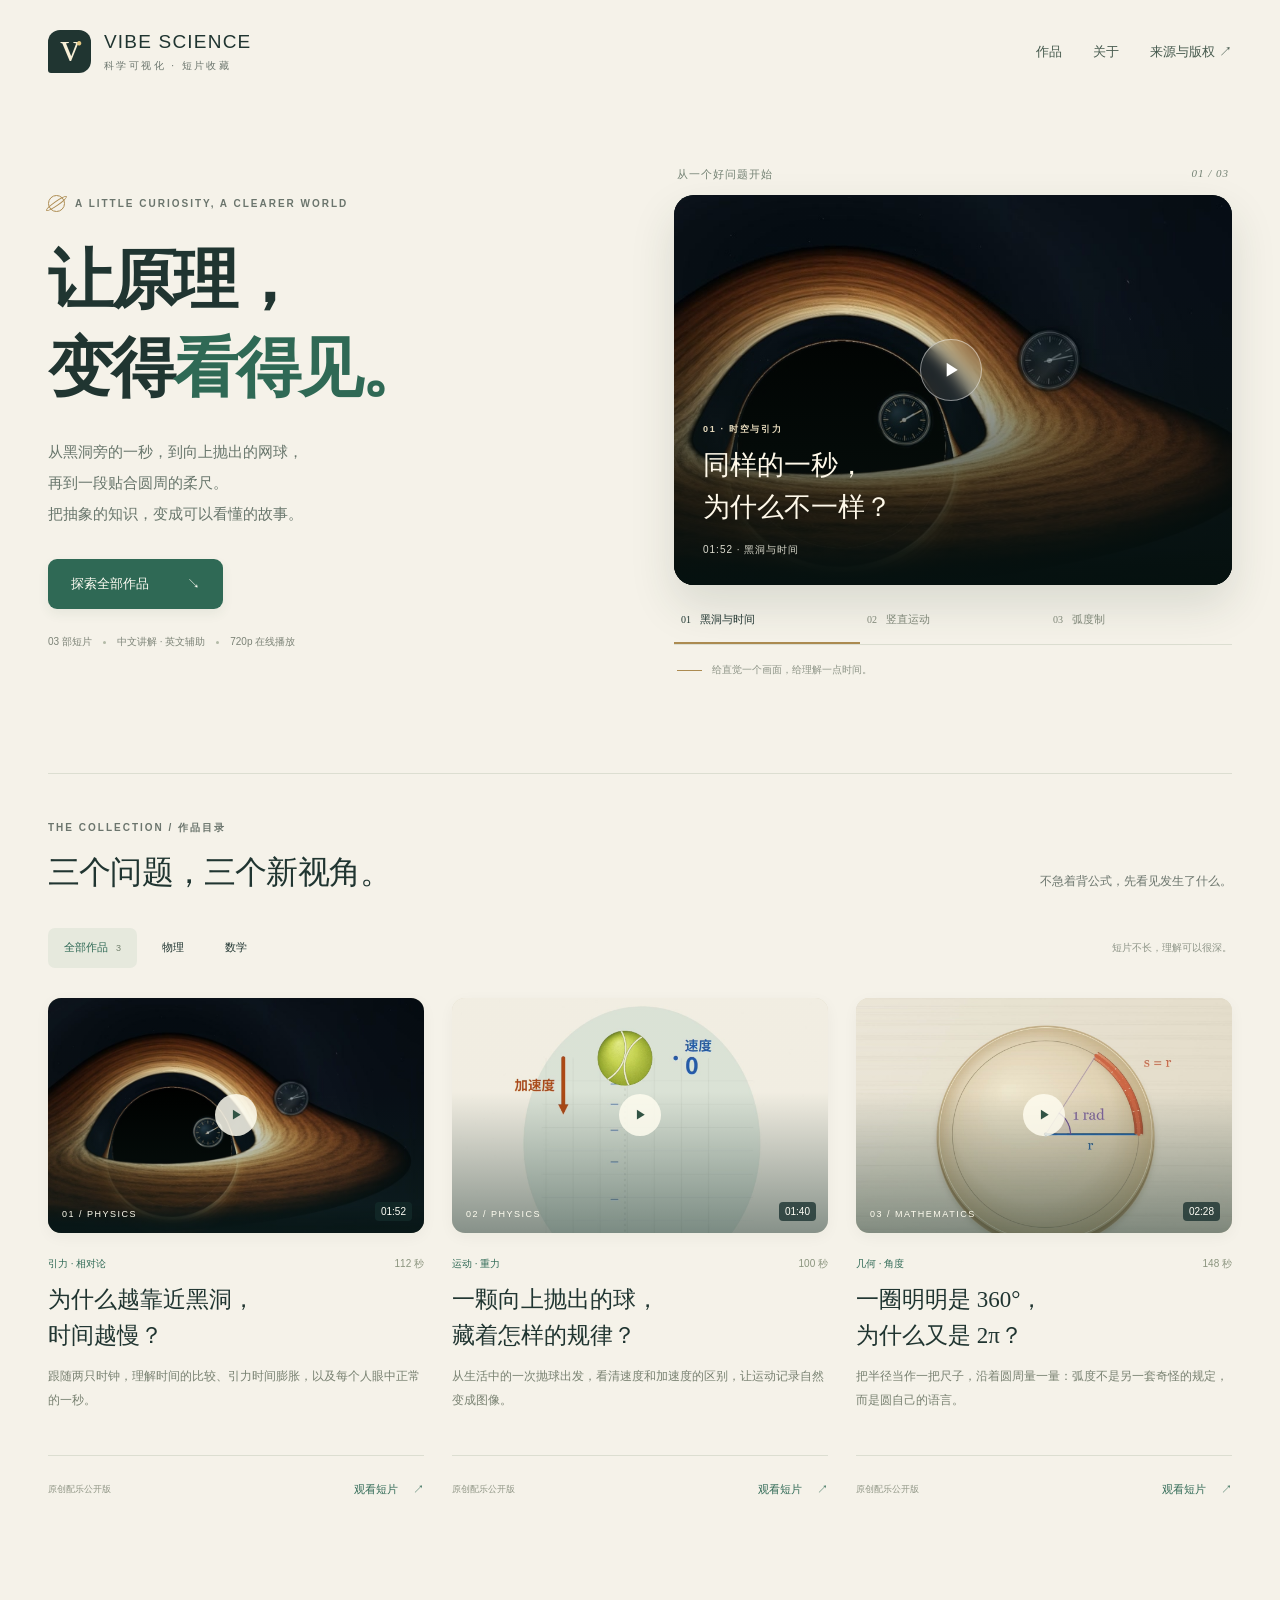
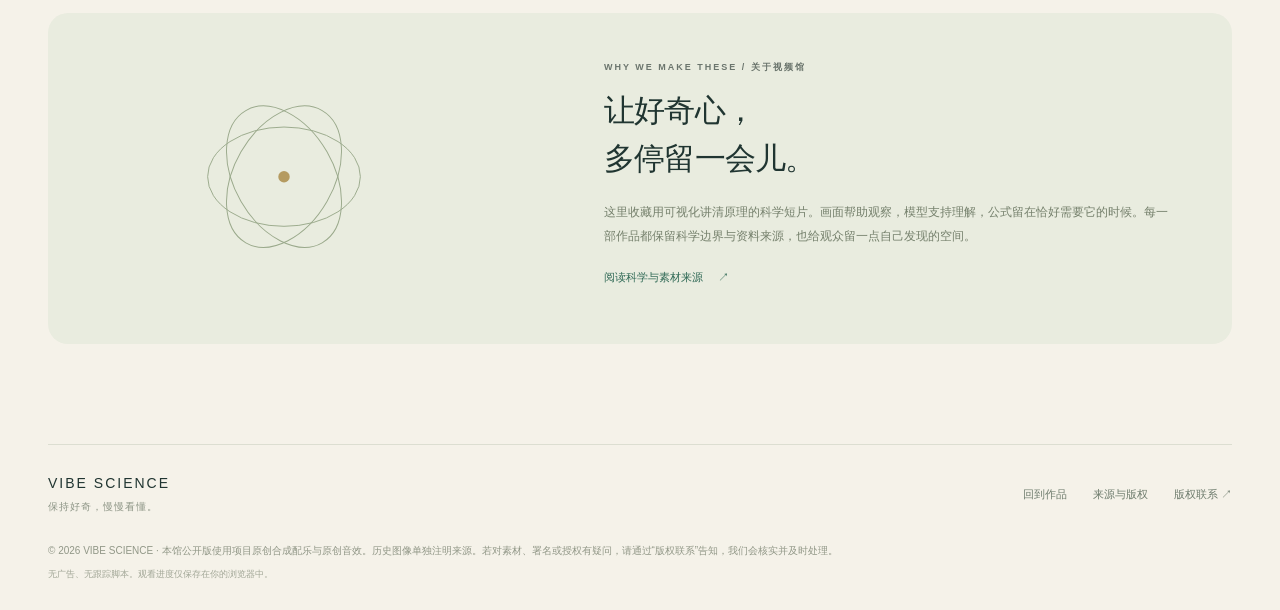
==== docs/index.html @ 47e06901 "Publish static gallery from main docs with Release-hosted media" ====
<!doctype html>
<html lang="zh-CN">
<head>
  <meta charset="utf-8"><meta name="viewport" content="width=device-width,initial-scale=1,viewport-fit=cover">
  <meta name="theme-color" content="#f5f2e9"><meta name="robots" content="noindex,nofollow">
  <meta name="description" content="VIBE SCIENCE 科普视频馆。用精致的科学可视化，看懂黑洞与时间、竖直运动和弧度制。">
  <meta http-equiv="Content-Security-Policy" content="default-src 'self'; img-src 'self' data:; media-src 'self' https://github.com https://release-assets.githubusercontent.com; style-src 'self'; script-src 'self'; connect-src 'self'; object-src 'none'; base-uri 'self'; form-action 'none'">
  <title>VIBE SCIENCE — 让原理，变得看得见。</title>
  <link rel="icon" href="assets/favicon.svg" type="image/svg+xml"><link rel="stylesheet" href="styles.css">
  <script defer src="catalog.js"></script><script defer src="app.js"></script>
</head>
<body>
<a class="skip" href="#collection">跳到作品</a>
<header class="site-header wrap">
  <a class="brand" href="./" aria-label="VIBE SCIENCE 首页"><span class="brand-icon" aria-hidden="true">v<span>•</span></span><span>VIBE <b>SCIENCE</b><small>科学可视化 · 短片收藏</small></span></a>
  <nav aria-label="主导航"><a href="#collection">作品</a><a href="#approach">关于</a><a href="sources.html">来源与版权 <span aria-hidden="true">↗</span></a></nav>
</header>
<main>
  <section class="hero wrap" aria-labelledby="hero-title">
    <div class="hero-copy">
      <p class="eyebrow"><span class="small-orbit" aria-hidden="true"></span> A LITTLE CURIOSITY, A CLEARER WORLD</p>
      <h1 id="hero-title">让原理，<br>变得<span class="title-accent">看得见。</span></h1>
      <p class="hero-intro">从黑洞旁的一秒，到向上抛出的网球，<br class="desktop-break">再到一段贴合圆周的柔尺。<br>把抽象的知识，变成可以看懂的故事。</p>
      <a class="button primary" href="#collection">探索全部作品 <span aria-hidden="true">↘</span></a>
      <div class="hero-facts"><span>03 部短片</span><i></i><span>中文讲解 · 英文辅助</span><i></i><span>720p 在线播放</span></div>
    </div>
    <div class="featured-shell">
      <div class="feature-note"><span>从一个好问题开始</span><span class="feature-index" id="feature-index">01 / 03</span></div>
      <button class="featured-image" type="button" data-play="black-hole" id="featured-play" aria-label="播放：为什么越靠近黑洞，时间越慢？">
        <img id="featured-poster" src="assets/posters/black-hole.jpg" width="1280" height="560" alt="吸积盘环绕黑洞，远近两地的时钟正在比较时间" fetchpriority="high">
        <span class="featured-shade"></span><span class="play-orb" aria-hidden="true">▶</span>
        <span class="feature-caption"><span class="eyebrow" id="feature-tag">01 · 时空与引力</span><strong id="feature-title">同样的一秒，<br>为什么不一样？</strong><span id="feature-duration">01:52 · 黑洞与时间</span></span>
      </button>
      <div class="feature-tabs" role="tablist" aria-label="精选作品">
        <button type="button" role="tab" aria-selected="true" data-feature="black-hole"><span>01</span> 黑洞与时间</button>
        <button type="button" role="tab" aria-selected="false" data-feature="vertical-motion"><span>02</span> 竖直运动</button>
        <button type="button" role="tab" aria-selected="false" data-feature="radian"><span>03</span> 弧度制</button>
      </div>
      <div class="feature-footnote"><span class="line-mark" aria-hidden="true"></span> 给直觉一个画面，给理解一点时间。</div>
    </div>
  </section>
  <section id="collection" class="collection wrap" aria-labelledby="collection-title">
    <div class="section-heading"><div><p class="eyebrow">THE COLLECTION / 作品目录</p><h2 id="collection-title">三个问题，三个新视角。</h2></div><p>不急着背公式，先看见发生了什么。</p></div>
    <div class="filters" role="group" aria-label="按主题筛选"><button type="button" class="active" aria-pressed="true" data-filter="all">全部作品 <span>3</span></button><button type="button" aria-pressed="false" data-filter="physics">物理</button><button type="button" aria-pressed="false" data-filter="math">数学</button><span class="filter-note">短片不长，理解可以很深。</span></div>
    <div class="film-grid">
      <article class="film-card" data-category="physics" id="film-black-hole">
        <button type="button" class="card-cover" data-play="black-hole" aria-label="播放黑洞与时间"><img src="assets/posters/black-hole.jpg" width="1280" height="560" alt="黑洞、吸积盘与双时钟科学模型" loading="lazy"><span class="card-play" aria-hidden="true">▶</span><span class="duration">01:52</span><span class="episode">01 / PHYSICS</span></button>
        <div class="card-meta"><span>引力 · 相对论</span><span>112 秒</span></div><h3><button type="button" data-play="black-hole">为什么越靠近黑洞，<br>时间越慢？</button></h3><p>跟随两只时钟，理解时间的比较、引力时间膨胀，以及每个人眼中正常的一秒。</p><div class="card-bottom"><span>原创配乐公开版</span><button type="button" class="text-button" data-play="black-hole">观看短片 <span aria-hidden="true">↗</span></button></div>
      </article>
      <article class="film-card" data-category="physics" id="film-vertical-motion">
        <button type="button" class="card-cover" data-play="vertical-motion" aria-label="播放竖直运动"><img src="assets/posters/vertical-motion.jpg" width="1280" height="560" alt="科学手账中的网球和速度、加速度箭头" loading="lazy"><span class="card-play" aria-hidden="true">▶</span><span class="duration">01:40</span><span class="episode">02 / PHYSICS</span></button>
        <div class="card-meta"><span>运动 · 重力</span><span>100 秒</span></div><h3><button type="button" data-play="vertical-motion">一颗向上抛出的球，<br>藏着怎样的规律？</button></h3><p>从生活中的一次抛球出发，看清速度和加速度的区别，让运动记录自然变成图像。</p><div class="card-bottom"><span>原创配乐公开版</span><button type="button" class="text-button" data-play="vertical-motion">观看短片 <span aria-hidden="true">↗</span></button></div>
      </article>
      <article class="film-card" data-category="math" id="film-radian">
        <button type="button" class="card-cover" data-play="radian" aria-label="播放弧度制"><img src="assets/posters/radian.jpg" width="1280" height="560" alt="暖色工作台上的圆板和贴合圆弧的柔尺" loading="lazy"><span class="card-play" aria-hidden="true">▶</span><span class="duration">02:28</span><span class="episode">03 / MATHEMATICS</span></button>
        <div class="card-meta"><span>几何 · 角度</span><span>148 秒</span></div><h3><button type="button" data-play="radian">一圈明明是 360°，<br>为什么又是 2π？</button></h3><p>把半径当作一把尺子，沿着圆周量一量：弧度不是另一套奇怪的规定，而是圆自己的语言。</p><div class="card-bottom"><span>原创配乐公开版</span><button type="button" class="text-button" data-play="radian">观看短片 <span aria-hidden="true">↗</span></button></div>
      </article>
    </div>
    <noscript><p>你的浏览器未启用 JavaScript，也可以直接打开：<a href="https://github.com/tsy7653-design/vibe-science-gallery/releases/download/public-v1/black-hole-720p.mp4">黑洞与时间</a>、<a href="https://github.com/tsy7653-design/vibe-science-gallery/releases/download/public-v1/vertical-motion-720p.mp4">竖直运动</a>、<a href="https://github.com/tsy7653-design/vibe-science-gallery/releases/download/public-v1/radian-720p.mp4">弧度制</a>。</p></noscript>
  </section>
  <section class="approach wrap" id="approach" aria-labelledby="approach-title"><div class="approach-symbol" aria-hidden="true"><svg viewBox="0 0 220 190"><ellipse cx="110" cy="95" rx="80" ry="52"/><ellipse cx="110" cy="95" rx="80" ry="52" transform="rotate(60 110 95)"/><ellipse cx="110" cy="95" rx="80" ry="52" transform="rotate(120 110 95)"/><circle cx="110" cy="95" r="6"/></svg></div><div><p class="eyebrow">WHY WE MAKE THESE / 关于视频馆</p><h2 id="approach-title">让好奇心，<br>多停留一会儿。</h2><p>这里收藏用可视化讲清原理的科学短片。画面帮助观察，模型支持理解，公式留在恰好需要它的时候。每一部作品都保留科学边界与资料来源，也给观众留一点自己发现的空间。</p><a class="text-button" href="sources.html">阅读科学与素材来源 <span aria-hidden="true">↗</span></a></div></section>
</main>
<footer class="site-footer wrap"><div class="footer-top"><a class="footer-wordmark" href="./">VIBE SCIENCE<span>保持好奇，慢慢看懂。</span></a><div><a href="#collection">回到作品</a><a href="sources.html">来源与版权</a><a href="https://github.com/tsy7653-design/vibe-science-gallery/issues/new?title=Copyright%20or%20contact" target="_blank" rel="noopener noreferrer">版权联系 ↗</a></div></div><p class="copyright">© 2026 VIBE SCIENCE · 本馆公开版使用项目原创合成配乐与原创音效。历史图像单独注明来源。若对素材、署名或授权有疑问，请通过“版权联系”告知，我们会核实并及时处理。</p><p class="privacy">无广告、无跟踪脚本。观看进度仅保存在你的浏览器中。</p></footer>
<dialog id="player-dialog" aria-labelledby="player-title"><div class="player-header"><div><p class="eyebrow" id="player-category">VIBE SCIENCE</p><h2 id="player-title">观看短片</h2></div><button class="close-button" id="close-player" type="button" aria-label="关闭播放器">×</button></div><div class="video-shell"><video id="video" controls playsinline webkit-playsinline preload="metadata" aria-label="科学短片播放器"></video><p class="video-error" id="video-error" role="alert" hidden></p></div><div class="player-toolbar"><span id="player-spec">720p · 原创配乐公开版</span><div><button id="resume" type="button" hidden>继续观看</button><button id="fullscreen" type="button">全屏观看 ↗</button><a id="download" href="#" download>下载 720p</a></div></div><p class="player-hint">拖动播放器进度条即可跳转。iPhone 全屏后可横向旋转手机观看。</p><div class="chapter-heading">从这里看起 <span>点击章节，跳到关键画面</span></div><div class="chapters" id="chapters"></div><details class="model-note"><summary>科学模型与观看说明</summary><p id="model-note"></p><a href="sources.html">完整来源与版权记录 ↗</a></details></dialog>
</body></html>
---- docs/styles.css ----
@charset "UTF-8";
:root{--paper:#f5f2e9;--ink:#203531;--muted:#6b756d;--line:#dcded1;--green:#2f6955;--gold:#ac8b51;--radius:20px;--sans:-apple-system,BlinkMacSystemFont,"Segoe UI","Noto Sans SC","Microsoft YaHei",sans-serif;--serif:"Noto Serif SC","Songti SC",STSong,Georgia,serif}*{box-sizing:border-box}html{scroll-behavior:smooth;scroll-padding-top:30px}body{margin:0;background:var(--paper);color:var(--ink);font-family:var(--sans);-webkit-font-smoothing:antialiased}button,a{-webkit-tap-highlight-color:transparent}button{font:inherit;cursor:pointer;color:inherit}button:disabled{cursor:default}a{color:inherit;text-decoration:none}button:focus-visible,a:focus-visible,summary:focus-visible{outline:3px solid #83a38a;outline-offset:5px}button{border:0}img{display:block;width:100%}[hidden]{display:none!important}.wrap{max-width:1320px;padding-inline:48px;margin-inline:auto}.skip{position:fixed;top:-100px;left:16px;z-index:10;background:var(--green);padding:16px;color:#fff}.skip:focus{top:12px}.site-header{display:flex;align-items:center;justify-content:space-between;padding-block:30px 22px}.brand{display:flex;gap:13px;align-items:center;font-size:19px;letter-spacing:1.2px;line-height:1.2}.brand b{font-weight:500}.brand small{display:block;font-size:10px;letter-spacing:2.4px;margin-top:7px;color:var(--muted)}.brand-icon{display:flex;justify-content:center;align-items:center;width:43px;height:43px;background:var(--ink);border-radius:12px 12px 12px 3px;color:#f8f0d7;font-family:Georgia,serif;font-size:39px;line-height:1;padding-bottom:8px;letter-spacing:-4px}.brand-icon span{font-size:18px;align-self:flex-start;padding-top:5px;color:#e3c681}.site-header nav{display:flex;gap:31px;font-size:13px;color:#45594d}.site-header nav a{padding:10px 0}.site-header nav a:hover{color:var(--gold)}.hero{padding-block:72px 96px;display:grid;grid-template-columns:1fr 1fr;gap:68px;align-items:center}.eyebrow{font-size:10px;line-height:1.5;letter-spacing:2px;font-weight:600;color:var(--muted);margin:0 0 24px;display:flex;gap:10px;align-items:center}.small-orbit{display:inline-block;border:1px solid var(--gold);width:17px;height:17px;border-radius:50%;position:relative}.small-orbit:after{content:"";position:absolute;inset:5px -5px;border:1px solid var(--gold);border-radius:50%;transform:rotate(-35deg)}h1{font-family:var(--serif);font-size:clamp(44px,5.1vw,72px);line-height:1.35;letter-spacing:-2.5px;font-weight:600;margin:0 0 25px}.title-accent{color:var(--green)}.hero-intro{font-size:15px;line-height:2.05;color:#68766c;margin:0 0 30px}.button{display:inline-flex;align-items:center;justify-content:space-between;gap:38px;border-radius:9px;padding:16px 23px;font-size:13px;min-height:49px}.primary{background:var(--green);color:#fffdf4;box-shadow:0 5px 12px #24513c12;transition:transform .2s,background .2s}.primary:hover{transform:translateY(-2px);background:#225441}.hero-facts{margin-top:26px;display:flex;align-items:center;gap:11px;font-size:10px;color:#7c8377;flex-wrap:wrap}.hero-facts i{width:3px;height:3px;border-radius:50%;background:#b3baa7}.featured-shell{position:relative;min-width:0;transform:rotate(1deg);animation:arrive .9s both .1s}.feature-note{display:flex;justify-content:space-between;margin:0 3px 13px;font-size:11px;color:#738173;letter-spacing:1px}.feature-index{font-family:Georgia,serif;font-style:italic}.featured-image{padding:0;position:relative;width:100%;height:390px;overflow:hidden;text-align:left;border-radius:var(--radius);background:#081315;box-shadow:0 20px 45px #243e2a22;isolation:isolate}.featured-image img{height:100%;object-fit:cover;transform:scale(1.05);transition:transform 1.1s}.featured-image:hover img{transform:scale(1.1)}.featured-shade{position:absolute;inset:0;background:linear-gradient(180deg,#06101605 25%,#081310a8 78%,#061210ed)}.play-orb{position:absolute;top:37%;left:44%;display:grid;place-items:center;width:62px;height:62px;background:#ffffff18;backdrop-filter:blur(8px);border:1px solid #ffffff75;border-radius:50%;font-size:17px;padding-left:3px;color:#fff}.feature-caption{position:absolute;inset:auto 29px 28px;color:#fff9ea}.feature-caption .eyebrow{color:#e6dabd;letter-spacing:1.7px;font-size:9px;margin:0 0 9px}.feature-caption strong{font-family:var(--serif);font-size:27px;line-height:1.55;font-weight:500;display:block;margin-bottom:10px}.feature-caption>span:last-child{font-size:10px;letter-spacing:1px;color:#dddccf}.feature-tabs{display:flex;gap:0;border-bottom:1px solid var(--line);padding-top:8px}.feature-tabs button{flex:1;text-align:left;white-space:nowrap;padding:15px 7px;background:transparent;font-size:11px;color:#81897a;border-bottom:2px solid transparent}.feature-tabs span{font-size:10px;font-family:Georgia,serif;margin-right:6px}.feature-tabs [aria-selected=true]{color:var(--ink);border-bottom-color:var(--gold)}.feature-footnote{font-size:10px;color:#8c9386;display:flex;align-items:center;gap:10px;margin:18px 3px 0}.line-mark{width:25px;height:1px;background:var(--gold)}.hero-copy{animation:arrive .9s both}.section-heading{display:flex;justify-content:space-between;align-items:flex-end;gap:30px;padding-top:46px;border-top:1px solid var(--line)}.section-heading .eyebrow{margin-bottom:13px;font-size:10px}h2{font-family:var(--serif);font-size:32px;line-height:1.55;font-weight:500;letter-spacing:-.8px;margin:0}.section-heading>p{font-size:12px;color:var(--muted);margin:0 0 8px}.filters{display:flex;align-items:center;gap:9px;margin:30px 0}.filters button{padding:10px 16px;border-radius:7px;background:transparent;font-size:11px;min-height:40px}.filters .active{background:#e6e9dd;color:var(--green)}.filters span:not(.filter-note){margin-left:5px;font-size:9px;color:#73816e}.filter-note{margin-left:auto;font-size:10px;color:#8e9588}.film-grid{display:grid;grid-template-columns:repeat(3,minmax(0,1fr));gap:28px}.film-card{min-width:0}.card-cover{padding:0;width:100%;aspect-ratio:1.6;position:relative;overflow:hidden;border-radius:13px;background:#ded8c4;isolation:isolate;box-shadow:0 4px 15px #152e1c0b}.card-cover:after{content:"";position:absolute;inset:0;background:linear-gradient(180deg,#0000000c 40%,#112a2680)}.card-cover img{height:100%;object-fit:cover;transition:transform .65s}.card-cover:hover img{transform:scale(1.045)}.card-play{position:absolute;top:calc(50% - 21px);left:calc(50% - 21px);z-index:1;background:#fffdf0d6;color:#315344;width:42px;height:42px;border-radius:50%;display:grid;place-items:center;padding-left:2px;font-size:12px;transition:transform .2s}.card-cover:hover .card-play{transform:scale(1.09)}.duration{position:absolute;z-index:1;bottom:12px;right:12px;padding:4px 6px;background:#132c2bbd;border-radius:4px;color:#fffef6;font-size:10px;font-variant-numeric:tabular-nums}.episode{position:absolute;z-index:1;bottom:14px;left:14px;color:#fffdf0;font-size:9px;letter-spacing:1.5px}.card-meta{display:flex;justify-content:space-between;font-size:10px;color:#8b947e;margin:20px 0 11px}.card-meta>span:first-child{color:var(--green)}h3{font-family:var(--serif);font-size:23px;font-weight:500;line-height:1.6;margin:0 0 10px;letter-spacing:-.4px}h3 button{padding:0;text-align:left;background:transparent;font-family:inherit;line-height:inherit;font-size:inherit}h3 button:hover{color:var(--green)}.film-card>p{font-size:12px;line-height:1.95;color:#788171;margin:0;min-height:69px}.card-bottom{border-top:1px solid var(--line);margin-top:21px;padding-top:15px;display:flex;justify-content:space-between;align-items:center}.card-bottom>span{font-size:9px;color:#909686}.text-button{display:inline-flex;gap:15px;align-items:center;background:transparent;padding:3px 0;font-size:11px;color:var(--green);min-height:36px}.text-button:hover{color:#8b6c36}.approach{margin-top:106px;margin-bottom:100px;padding-block:48px;display:grid;grid-template-columns:.75fr 1fr;gap:85px;align-items:center;position:relative}.approach:before{content:"";position:absolute;inset:0 48px;background:#e9ecdf;border-radius:20px;z-index:-1}.approach-symbol{width:210px;justify-self:center}.approach-symbol svg{width:100%;fill:none;stroke:#9aa98b;stroke-width:1}.approach-symbol circle{fill:#b59b61;stroke:none}.approach>div:last-child{padding-right:60px}.approach .eyebrow{font-size:9px;margin-bottom:12px}.approach h2{font-size:31px}.approach p:not(.eyebrow){font-size:12px;color:#75806c;line-height:2;margin:17px 0 12px}.site-footer{padding-bottom:28px}.footer-top{border-top:1px solid var(--line);padding-top:30px;display:flex;justify-content:space-between;gap:30px}.footer-wordmark{font-size:14px;letter-spacing:2px}.footer-wordmark span{font-size:10px;letter-spacing:1px;display:block;color:#8d9586;margin-top:9px}.footer-top>div{display:flex;gap:26px;font-size:11px;color:#6e7c6d;align-items:center}.copyright{font-size:10px;line-height:1.9;color:#919787;margin:27px 0 6px;max-width:920px}.privacy{font-size:9px;color:#a1a696;line-height:1.8;margin:0}.modal-open{overflow:hidden}dialog{border:0;border-radius:18px;background:#f5f2e9;color:var(--ink);padding:0;width:min(1050px,94vw);max-height:94dvh;box-shadow:0 35px 100px #0005}dialog::backdrop{background:#102620b8;backdrop-filter:blur(8px)}.player-header{display:flex;align-items:center;justify-content:space-between;gap:20px;padding:21px 26px}.player-header .eyebrow{font-size:9px;margin-bottom:5px}.player-header h2{font-family:var(--sans);font-size:19px;letter-spacing:0;font-weight:500}.close-button{width:44px;height:44px;flex:0 0 44px;border-radius:50%;background:#e8e9de;font-size:26px}.video-shell{position:relative;background:#080e0e;aspect-ratio:16/9;display:flex;align-items:center;justify-content:center}video{width:100%;height:100%;display:block;object-fit:contain;max-height:64vh}.video-error{position:absolute;inset:auto 30px 40%;background:#0d1919d9;color:#fff;padding:20px;border-radius:10px;font-size:14px;line-height:1.8}.player-toolbar{padding:16px 26px;display:flex;justify-content:space-between;gap:20px;align-items:center;border-bottom:1px solid var(--line);font-size:11px}.player-toolbar>span{color:#79816e}.player-toolbar>div{display:flex;gap:10px;align-items:center;flex-wrap:wrap}.player-toolbar button,.player-toolbar a{padding:9px 12px;background:#e7eadd;border-radius:6px;font-size:11px;min-height:38px;display:inline-flex;align-items:center;color:var(--green)}.player-hint{font-size:10px;line-height:1.8;color:#8b927e;padding:0 26px}.chapter-heading{font-size:12px;padding:12px 26px 4px}.chapter-heading span{font-size:9px;margin-left:10px;color:#89927f}.chapters{display:flex;gap:8px;flex-wrap:wrap;padding:10px 26px 20px}.chapter{background:#e9ecdf;padding:11px 13px;border-radius:6px;font-size:11px;min-height:40px}.chapter span{font-family:Georgia,serif;font-size:10px;color:#8c926e;padding-right:8px}.model-note{font-size:11px;line-height:1.9;border-top:1px solid var(--line);padding:16px 26px 22px;color:#7b846e}.model-note summary{cursor:pointer;color:#58715b}.model-note p{max-width:850px}.model-note a{text-decoration:underline;text-underline-offset:3px}.source-page{padding-block:50px 80px}.source-page h1{font-size:48px;margin-bottom:18px}.source-page .lead{color:var(--muted);font-size:15px;line-height:1.9;max-width:760px}.source-section{padding:35px 0;border-top:1px solid var(--line);max-width:920px}.source-section h2{font-size:26px}.source-section h3{font-family:var(--sans);font-size:17px;margin-top:23px}.source-section p,.source-section li{font-size:14px;line-height:1.95;color:#66745f}.source-section a{color:var(--green);text-decoration:underline;text-underline-offset:3px}.source-section li{margin:12px 0}.source-section code{font-size:12px;word-break:break-word}.source-section .source-note{font-size:12px;background:#e9ecdf;padding:17px 20px;border-radius:8px}.about-release{display:inline-block;border:1px solid #b9c2ad;padding:7px 10px;border-radius:6px;font-size:11px;color:var(--green);margin-top:12px}@keyframes arrive{from{opacity:0;transform:translateY(12px)}to{opacity:1;transform:translateY(0)}}@media(min-width:1440px){.hero{gap:92px}}@media(max-width:1000px){.wrap{padding-inline:30px}.hero{gap:35px;padding-block:55px 75px}.hero .eyebrow{font-size:8px;letter-spacing:1.2px}.featured-image{height:350px}.feature-caption strong{font-size:25px}.hero-facts{font-size:9px;gap:7px}.film-grid{gap:20px}h3{font-size:20px}.film-card>p{font-size:11px}.approach{gap:35px}.approach:before{inset-inline:30px}.approach-symbol{width:160px}.approach>div:last-child{padding-right:35px}.filter-note{display:none}}@media(max-width:700px){.wrap{padding-inline:22px}.site-header{padding-block:21px}.brand{font-size:16px;gap:9px}.brand small{font-size:8px;letter-spacing:1px}.brand-icon{width:35px;height:35px;font-size:32px;border-radius:9px 9px 9px 2px}.brand-icon span{font-size:14px}.site-header nav{gap:16px;font-size:11px}.site-header nav a:nth-child(2){display:none}.hero{grid-template-columns:1fr;gap:35px;padding-block:36px 57px}.hero .eyebrow{font-size:8px;margin-bottom:18px}h1{font-size:48px;line-height:1.35;letter-spacing:-1.8px}.hero-intro{font-size:13px;line-height:2;margin-bottom:23px}.hero-facts{margin-top:22px;font-size:9px;gap:8px}.button{font-size:12px;padding:14px 19px}.featured-shell{transform:none}.featured-image{height:340px;border-radius:16px}.feature-caption strong{font-size:26px}.feature-tabs button{padding:14px 5px;font-size:11px}.feature-footnote{font-size:9px}.feature-note{font-size:10px}.section-heading{display:block;padding-top:30px}.section-heading h2{font-size:27px}.section-heading>p{margin-top:12px;font-size:11px}.filters{margin:23px 0}.film-grid{grid-template-columns:1fr;gap:37px}.card-cover{aspect-ratio:1.72}.card-meta{font-size:11px;margin:17px 0 8px}h3{font-size:25px;line-height:1.6}.film-card>p{font-size:13px;min-height:auto}.card-bottom{margin-top:16px}.card-bottom>span{font-size:10px}.text-button{font-size:12px}.episode{font-size:10px}.duration{font-size:11px}.approach{grid-template-columns:1fr;gap:18px;margin-top:58px;margin-bottom:57px;padding-block:30px}.approach:before{inset-inline:22px}.approach-symbol{width:115px;justify-self:start;margin-left:25px}.approach>div:last-child{padding-inline:25px}.approach h2{font-size:28px}.approach p:not(.eyebrow){font-size:12px}.footer-top{gap:22px;flex-direction:column}.footer-top>div{font-size:11px;gap:22px}.copyright{font-size:10px;margin-top:23px}.privacy{font-size:9px}dialog{width:100%;max-width:100%;max-height:100dvh;border-radius:14px 14px 0 0;margin:auto 0 0;padding-bottom:env(safe-area-inset-bottom)}.player-header{padding:15px 17px}.player-header h2{font-size:16px;max-width:280px;line-height:1.55}.player-header .eyebrow{font-size:8px}.video-shell{aspect-ratio:16/9}video{max-height:unset}.player-toolbar{padding:12px 16px;gap:12px;align-items:flex-start;flex-direction:column;font-size:10px}.player-toolbar>div{width:100%;gap:8px}.player-toolbar button,.player-toolbar a{font-size:11px;min-height:40px}.player-hint{padding-inline:16px;font-size:10px}.chapter-heading{padding-inline:16px;font-size:11px}.chapter-heading span{display:block;margin:5px 0 0}.chapters{padding-inline:16px;gap:7px}.chapter{font-size:10px;padding:10px;min-height:42px}.model-note{padding:14px 16px 20px}.source-page{padding-top:35px}.source-page h1{font-size:35px}.source-page .lead{font-size:13px}.source-section p,.source-section li{font-size:13px}.source-section h2{font-size:24px}}@media(max-width:360px){.wrap{padding-inline:17px}.site-header nav{gap:10px}.hero h1{font-size:43px}.featured-image{height:310px}.feature-tabs button{font-size:10px}.feature-tabs span{margin-right:3px}.hero-facts{font-size:8px}}@media(prefers-reduced-motion:reduce){html{scroll-behavior:auto}*,*:before,*:after{animation:none!important;transition:none!important}}
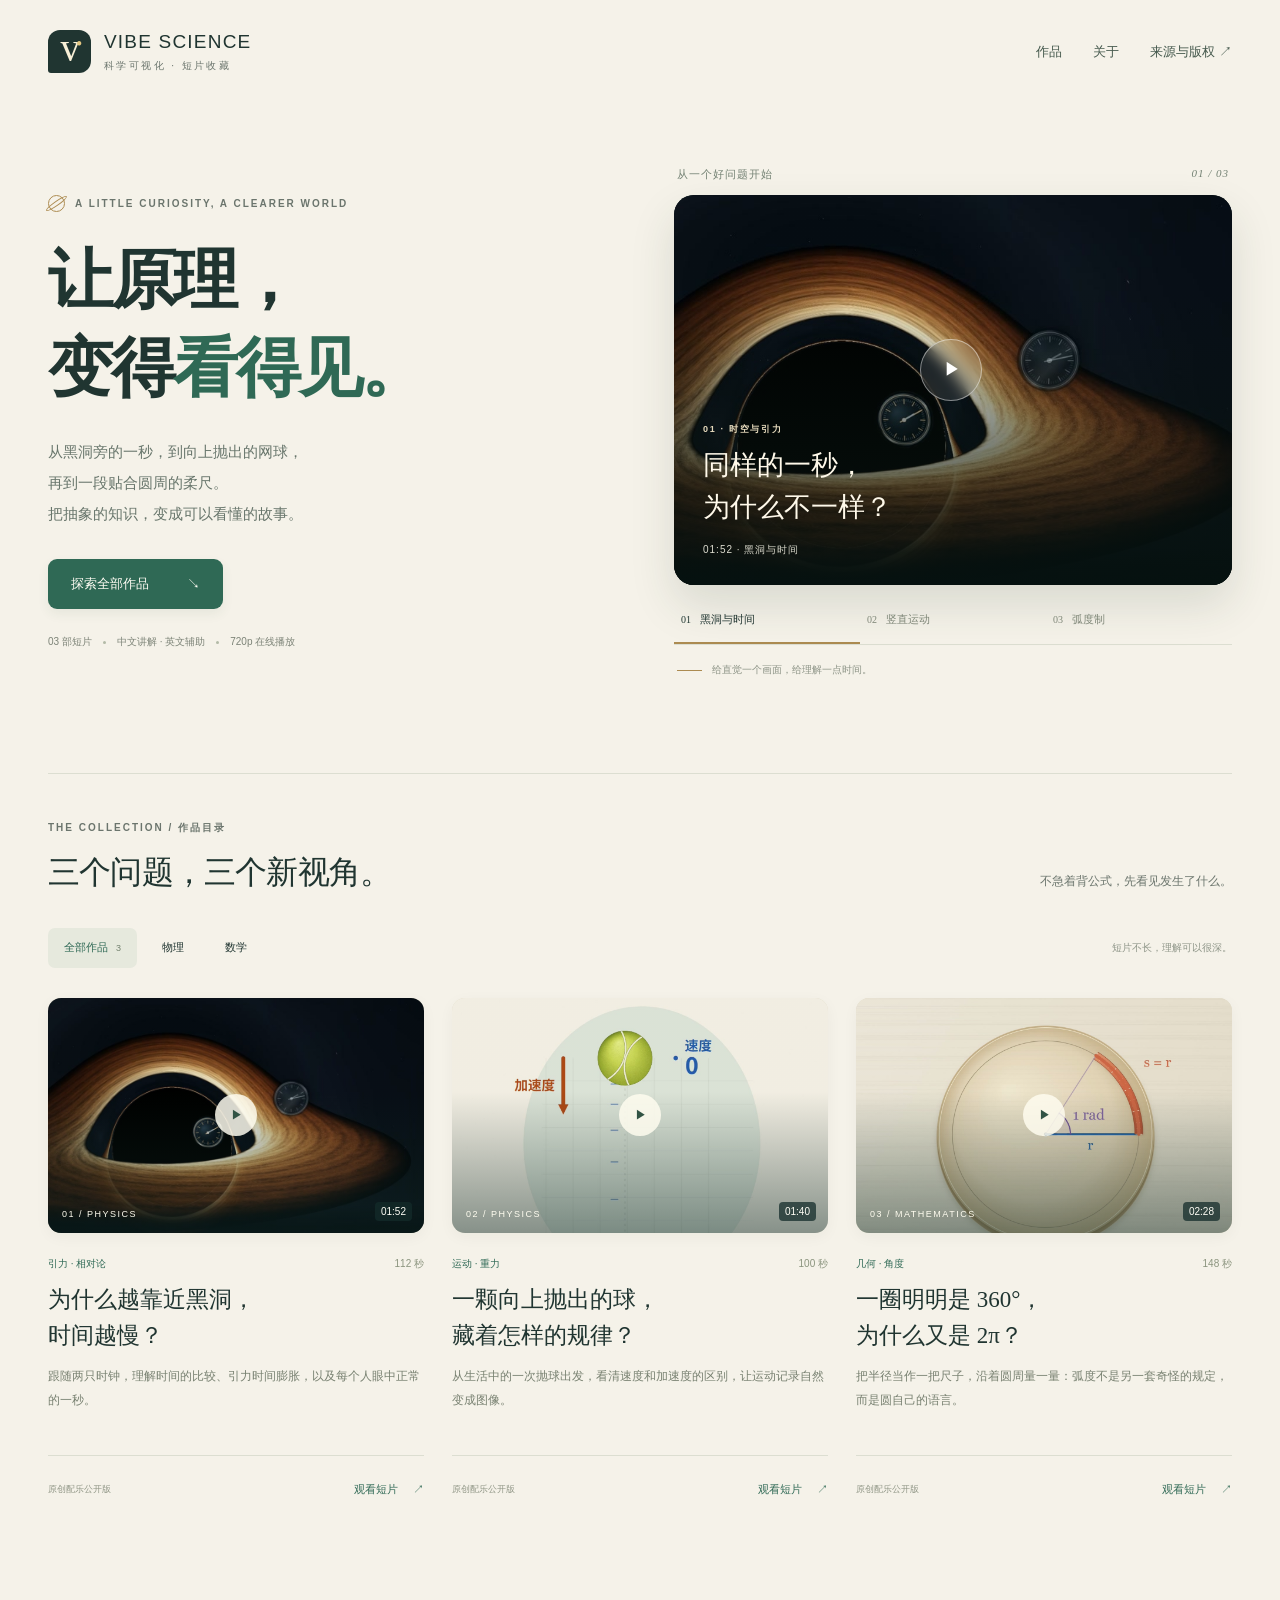
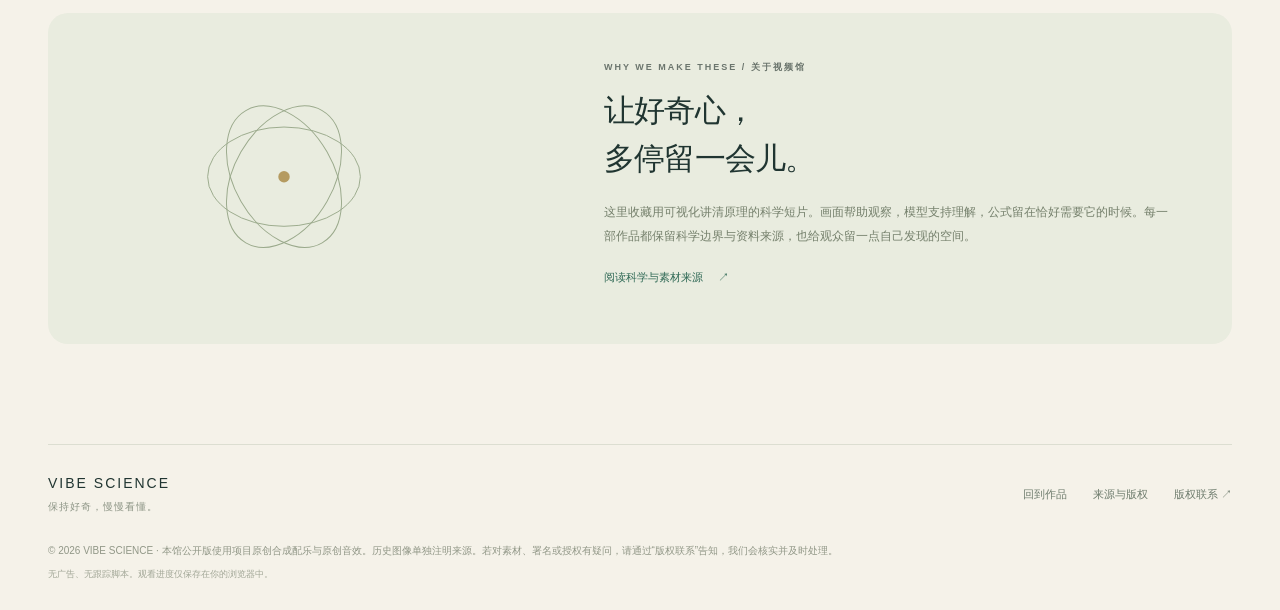
==== commit 4b28e6b1: "Serve black-hole preview from Pages origin and report media events" ====
--- a/docs/index.html
+++ b/docs/index.html
@@ -6,8 +6,8 @@
   <meta name="description" content="VIBE SCIENCE 科普视频馆。用精致的科学可视化，看懂黑洞与时间、竖直运动和弧度制。">
   <meta http-equiv="Content-Security-Policy" content="default-src 'self'; img-src 'self' data:; media-src 'self' https://github.com https://release-assets.githubusercontent.com; style-src 'self'; script-src 'self'; connect-src 'self'; object-src 'none'; base-uri 'self'; form-action 'none'">
   <title>VIBE SCIENCE — 让原理，变得看得见。</title>
-  <link rel="icon" href="assets/favicon.svg" type="image/svg+xml"><link rel="stylesheet" href="styles.css">
-  <script defer src="catalog.js"></script><script defer src="app.js"></script>
+  <link rel="icon" href="assets/favicon.svg" type="image/svg+xml"><link rel="stylesheet" href="styles.css?v=bh-same-origin-1">
+  <script defer src="catalog.js?v=bh-same-origin-1"></script><script defer src="app.js?v=bh-same-origin-1"></script>
 </head>
 <body>
 <a class="skip" href="#collection">跳到作品</a>
@@ -56,10 +56,10 @@
         <div class="card-meta"><span>几何 · 角度</span><span>148 秒</span></div><h3><button type="button" data-play="radian">一圈明明是 360°，<br>为什么又是 2π？</button></h3><p>把半径当作一把尺子，沿着圆周量一量：弧度不是另一套奇怪的规定，而是圆自己的语言。</p><div class="card-bottom"><span>原创配乐公开版</span><button type="button" class="text-button" data-play="radian">观看短片 <span aria-hidden="true">↗</span></button></div>
       </article>
     </div>
-    <noscript><p>你的浏览器未启用 JavaScript，也可以直接打开：<a href="https://github.com/tsy7653-design/vibe-science-gallery/releases/download/public-v1/black-hole-720p.mp4">黑洞与时间</a>、<a href="https://github.com/tsy7653-design/vibe-science-gallery/releases/download/public-v1/vertical-motion-720p.mp4">竖直运动</a>、<a href="https://github.com/tsy7653-design/vibe-science-gallery/releases/download/public-v1/radian-720p.mp4">弧度制</a>。</p></noscript>
+    <noscript><p>你的浏览器未启用 JavaScript，也可以直接打开：<a href="videos/black-hole-720p.mp4">黑洞与时间</a>、<a href="https://github.com/tsy7653-design/vibe-science-gallery/releases/download/public-v1/vertical-motion-720p.mp4">竖直运动</a>、<a href="https://github.com/tsy7653-design/vibe-science-gallery/releases/download/public-v1/radian-720p.mp4">弧度制</a>。</p></noscript>
   </section>
   <section class="approach wrap" id="approach" aria-labelledby="approach-title"><div class="approach-symbol" aria-hidden="true"><svg viewBox="0 0 220 190"><ellipse cx="110" cy="95" rx="80" ry="52"/><ellipse cx="110" cy="95" rx="80" ry="52" transform="rotate(60 110 95)"/><ellipse cx="110" cy="95" rx="80" ry="52" transform="rotate(120 110 95)"/><circle cx="110" cy="95" r="6"/></svg></div><div><p class="eyebrow">WHY WE MAKE THESE / 关于视频馆</p><h2 id="approach-title">让好奇心，<br>多停留一会儿。</h2><p>这里收藏用可视化讲清原理的科学短片。画面帮助观察，模型支持理解，公式留在恰好需要它的时候。每一部作品都保留科学边界与资料来源，也给观众留一点自己发现的空间。</p><a class="text-button" href="sources.html">阅读科学与素材来源 <span aria-hidden="true">↗</span></a></div></section>
 </main>
 <footer class="site-footer wrap"><div class="footer-top"><a class="footer-wordmark" href="./">VIBE SCIENCE<span>保持好奇，慢慢看懂。</span></a><div><a href="#collection">回到作品</a><a href="sources.html">来源与版权</a><a href="https://github.com/tsy7653-design/vibe-science-gallery/issues/new?title=Copyright%20or%20contact" target="_blank" rel="noopener noreferrer">版权联系 ↗</a></div></div><p class="copyright">© 2026 VIBE SCIENCE · 本馆公开版使用项目原创合成配乐与原创音效。历史图像单独注明来源。若对素材、署名或授权有疑问，请通过“版权联系”告知，我们会核实并及时处理。</p><p class="privacy">无广告、无跟踪脚本。观看进度仅保存在你的浏览器中。</p></footer>
-<dialog id="player-dialog" aria-labelledby="player-title"><div class="player-header"><div><p class="eyebrow" id="player-category">VIBE SCIENCE</p><h2 id="player-title">观看短片</h2></div><button class="close-button" id="close-player" type="button" aria-label="关闭播放器">×</button></div><div class="video-shell"><video id="video" controls playsinline webkit-playsinline preload="metadata" aria-label="科学短片播放器"></video><p class="video-error" id="video-error" role="alert" hidden></p></div><div class="player-toolbar"><span id="player-spec">720p · 原创配乐公开版</span><div><button id="resume" type="button" hidden>继续观看</button><button id="fullscreen" type="button">全屏观看 ↗</button><a id="download" href="#" download>下载 720p</a></div></div><p class="player-hint">拖动播放器进度条即可跳转。iPhone 全屏后可横向旋转手机观看。</p><div class="chapter-heading">从这里看起 <span>点击章节，跳到关键画面</span></div><div class="chapters" id="chapters"></div><details class="model-note"><summary>科学模型与观看说明</summary><p id="model-note"></p><a href="sources.html">完整来源与版权记录 ↗</a></details></dialog>
+<dialog id="player-dialog" aria-labelledby="player-title"><div class="player-header"><div><p class="eyebrow" id="player-category">VIBE SCIENCE</p><h2 id="player-title">观看短片</h2></div><button class="close-button" id="close-player" type="button" aria-label="关闭播放器">×</button></div><div class="video-shell"><video id="video" controls playsinline webkit-playsinline preload="metadata" aria-label="科学短片播放器"></video><p class="video-error" id="video-error" role="alert" hidden></p></div><div class="player-toolbar"><span id="player-spec">720p · 原创配乐公开版</span><div><button id="resume" type="button" hidden>继续观看</button><button id="fullscreen" type="button">全屏观看 ↗</button><a id="download" href="#" download>下载 720p</a></div></div><p class="player-hint">拖动播放器进度条即可跳转。iPhone 全屏后可横向旋转手机观看。</p><div class="chapter-heading">从这里看起 <span>点击章节，跳到关键画面</span></div><div class="chapters" id="chapters"></div><details class="model-note"><summary>科学模型与观看说明</summary><p id="model-note"></p><a href="sources.html">完整来源与版权记录 ↗</a></details><p class="player-hint" id="player-load-state" role="status" aria-live="polite"></p><details class="model-note"><summary>播放信息</summary><p>记录仅保存在当前页面，不上传设备信息。</p><pre id="playback-diagnostics" class="playback-diagnostics"></pre></details></dialog>
 </body></html>
--- a/docs/styles.css
+++ b/docs/styles.css
@@ -1,2 +1,4 @@
 @charset "UTF-8";
 :root{--paper:#f5f2e9;--ink:#203531;--muted:#6b756d;--line:#dcded1;--green:#2f6955;--gold:#ac8b51;--radius:20px;--sans:-apple-system,BlinkMacSystemFont,"Segoe UI","Noto Sans SC","Microsoft YaHei",sans-serif;--serif:"Noto Serif SC","Songti SC",STSong,Georgia,serif}*{box-sizing:border-box}html{scroll-behavior:smooth;scroll-padding-top:30px}body{margin:0;background:var(--paper);color:var(--ink);font-family:var(--sans);-webkit-font-smoothing:antialiased}button,a{-webkit-tap-highlight-color:transparent}button{font:inherit;cursor:pointer;color:inherit}button:disabled{cursor:default}a{color:inherit;text-decoration:none}button:focus-visible,a:focus-visible,summary:focus-visible{outline:3px solid #83a38a;outline-offset:5px}button{border:0}img{display:block;width:100%}[hidden]{display:none!important}.wrap{max-width:1320px;padding-inline:48px;margin-inline:auto}.skip{position:fixed;top:-100px;left:16px;z-index:10;background:var(--green);padding:16px;color:#fff}.skip:focus{top:12px}.site-header{display:flex;align-items:center;justify-content:space-between;padding-block:30px 22px}.brand{display:flex;gap:13px;align-items:center;font-size:19px;letter-spacing:1.2px;line-height:1.2}.brand b{font-weight:500}.brand small{display:block;font-size:10px;letter-spacing:2.4px;margin-top:7px;color:var(--muted)}.brand-icon{display:flex;justify-content:center;align-items:center;width:43px;height:43px;background:var(--ink);border-radius:12px 12px 12px 3px;color:#f8f0d7;font-family:Georgia,serif;font-size:39px;line-height:1;padding-bottom:8px;letter-spacing:-4px}.brand-icon span{font-size:18px;align-self:flex-start;padding-top:5px;color:#e3c681}.site-header nav{display:flex;gap:31px;font-size:13px;color:#45594d}.site-header nav a{padding:10px 0}.site-header nav a:hover{color:var(--gold)}.hero{padding-block:72px 96px;display:grid;grid-template-columns:1fr 1fr;gap:68px;align-items:center}.eyebrow{font-size:10px;line-height:1.5;letter-spacing:2px;font-weight:600;color:var(--muted);margin:0 0 24px;display:flex;gap:10px;align-items:center}.small-orbit{display:inline-block;border:1px solid var(--gold);width:17px;height:17px;border-radius:50%;position:relative}.small-orbit:after{content:"";position:absolute;inset:5px -5px;border:1px solid var(--gold);border-radius:50%;transform:rotate(-35deg)}h1{font-family:var(--serif);font-size:clamp(44px,5.1vw,72px);line-height:1.35;letter-spacing:-2.5px;font-weight:600;margin:0 0 25px}.title-accent{color:var(--green)}.hero-intro{font-size:15px;line-height:2.05;color:#68766c;margin:0 0 30px}.button{display:inline-flex;align-items:center;justify-content:space-between;gap:38px;border-radius:9px;padding:16px 23px;font-size:13px;min-height:49px}.primary{background:var(--green);color:#fffdf4;box-shadow:0 5px 12px #24513c12;transition:transform .2s,background .2s}.primary:hover{transform:translateY(-2px);background:#225441}.hero-facts{margin-top:26px;display:flex;align-items:center;gap:11px;font-size:10px;color:#7c8377;flex-wrap:wrap}.hero-facts i{width:3px;height:3px;border-radius:50%;background:#b3baa7}.featured-shell{position:relative;min-width:0;transform:rotate(1deg);animation:arrive .9s both .1s}.feature-note{display:flex;justify-content:space-between;margin:0 3px 13px;font-size:11px;color:#738173;letter-spacing:1px}.feature-index{font-family:Georgia,serif;font-style:italic}.featured-image{padding:0;position:relative;width:100%;height:390px;overflow:hidden;text-align:left;border-radius:var(--radius);background:#081315;box-shadow:0 20px 45px #243e2a22;isolation:isolate}.featured-image img{height:100%;object-fit:cover;transform:scale(1.05);transition:transform 1.1s}.featured-image:hover img{transform:scale(1.1)}.featured-shade{position:absolute;inset:0;background:linear-gradient(180deg,#06101605 25%,#081310a8 78%,#061210ed)}.play-orb{position:absolute;top:37%;left:44%;display:grid;place-items:center;width:62px;height:62px;background:#ffffff18;backdrop-filter:blur(8px);border:1px solid #ffffff75;border-radius:50%;font-size:17px;padding-left:3px;color:#fff}.feature-caption{position:absolute;inset:auto 29px 28px;color:#fff9ea}.feature-caption .eyebrow{color:#e6dabd;letter-spacing:1.7px;font-size:9px;margin:0 0 9px}.feature-caption strong{font-family:var(--serif);font-size:27px;line-height:1.55;font-weight:500;display:block;margin-bottom:10px}.feature-caption>span:last-child{font-size:10px;letter-spacing:1px;color:#dddccf}.feature-tabs{display:flex;gap:0;border-bottom:1px solid var(--line);padding-top:8px}.feature-tabs button{flex:1;text-align:left;white-space:nowrap;padding:15px 7px;background:transparent;font-size:11px;color:#81897a;border-bottom:2px solid transparent}.feature-tabs span{font-size:10px;font-family:Georgia,serif;margin-right:6px}.feature-tabs [aria-selected=true]{color:var(--ink);border-bottom-color:var(--gold)}.feature-footnote{font-size:10px;color:#8c9386;display:flex;align-items:center;gap:10px;margin:18px 3px 0}.line-mark{width:25px;height:1px;background:var(--gold)}.hero-copy{animation:arrive .9s both}.section-heading{display:flex;justify-content:space-between;align-items:flex-end;gap:30px;padding-top:46px;border-top:1px solid var(--line)}.section-heading .eyebrow{margin-bottom:13px;font-size:10px}h2{font-family:var(--serif);font-size:32px;line-height:1.55;font-weight:500;letter-spacing:-.8px;margin:0}.section-heading>p{font-size:12px;color:var(--muted);margin:0 0 8px}.filters{display:flex;align-items:center;gap:9px;margin:30px 0}.filters button{padding:10px 16px;border-radius:7px;background:transparent;font-size:11px;min-height:40px}.filters .active{background:#e6e9dd;color:var(--green)}.filters span:not(.filter-note){margin-left:5px;font-size:9px;color:#73816e}.filter-note{margin-left:auto;font-size:10px;color:#8e9588}.film-grid{display:grid;grid-template-columns:repeat(3,minmax(0,1fr));gap:28px}.film-card{min-width:0}.card-cover{padding:0;width:100%;aspect-ratio:1.6;position:relative;overflow:hidden;border-radius:13px;background:#ded8c4;isolation:isolate;box-shadow:0 4px 15px #152e1c0b}.card-cover:after{content:"";position:absolute;inset:0;background:linear-gradient(180deg,#0000000c 40%,#112a2680)}.card-cover img{height:100%;object-fit:cover;transition:transform .65s}.card-cover:hover img{transform:scale(1.045)}.card-play{position:absolute;top:calc(50% - 21px);left:calc(50% - 21px);z-index:1;background:#fffdf0d6;color:#315344;width:42px;height:42px;border-radius:50%;display:grid;place-items:center;padding-left:2px;font-size:12px;transition:transform .2s}.card-cover:hover .card-play{transform:scale(1.09)}.duration{position:absolute;z-index:1;bottom:12px;right:12px;padding:4px 6px;background:#132c2bbd;border-radius:4px;color:#fffef6;font-size:10px;font-variant-numeric:tabular-nums}.episode{position:absolute;z-index:1;bottom:14px;left:14px;color:#fffdf0;font-size:9px;letter-spacing:1.5px}.card-meta{display:flex;justify-content:space-between;font-size:10px;color:#8b947e;margin:20px 0 11px}.card-meta>span:first-child{color:var(--green)}h3{font-family:var(--serif);font-size:23px;font-weight:500;line-height:1.6;margin:0 0 10px;letter-spacing:-.4px}h3 button{padding:0;text-align:left;background:transparent;font-family:inherit;line-height:inherit;font-size:inherit}h3 button:hover{color:var(--green)}.film-card>p{font-size:12px;line-height:1.95;color:#788171;margin:0;min-height:69px}.card-bottom{border-top:1px solid var(--line);margin-top:21px;padding-top:15px;display:flex;justify-content:space-between;align-items:center}.card-bottom>span{font-size:9px;color:#909686}.text-button{display:inline-flex;gap:15px;align-items:center;background:transparent;padding:3px 0;font-size:11px;color:var(--green);min-height:36px}.text-button:hover{color:#8b6c36}.approach{margin-top:106px;margin-bottom:100px;padding-block:48px;display:grid;grid-template-columns:.75fr 1fr;gap:85px;align-items:center;position:relative}.approach:before{content:"";position:absolute;inset:0 48px;background:#e9ecdf;border-radius:20px;z-index:-1}.approach-symbol{width:210px;justify-self:center}.approach-symbol svg{width:100%;fill:none;stroke:#9aa98b;stroke-width:1}.approach-symbol circle{fill:#b59b61;stroke:none}.approach>div:last-child{padding-right:60px}.approach .eyebrow{font-size:9px;margin-bottom:12px}.approach h2{font-size:31px}.approach p:not(.eyebrow){font-size:12px;color:#75806c;line-height:2;margin:17px 0 12px}.site-footer{padding-bottom:28px}.footer-top{border-top:1px solid var(--line);padding-top:30px;display:flex;justify-content:space-between;gap:30px}.footer-wordmark{font-size:14px;letter-spacing:2px}.footer-wordmark span{font-size:10px;letter-spacing:1px;display:block;color:#8d9586;margin-top:9px}.footer-top>div{display:flex;gap:26px;font-size:11px;color:#6e7c6d;align-items:center}.copyright{font-size:10px;line-height:1.9;color:#919787;margin:27px 0 6px;max-width:920px}.privacy{font-size:9px;color:#a1a696;line-height:1.8;margin:0}.modal-open{overflow:hidden}dialog{border:0;border-radius:18px;background:#f5f2e9;color:var(--ink);padding:0;width:min(1050px,94vw);max-height:94dvh;box-shadow:0 35px 100px #0005}dialog::backdrop{background:#102620b8;backdrop-filter:blur(8px)}.player-header{display:flex;align-items:center;justify-content:space-between;gap:20px;padding:21px 26px}.player-header .eyebrow{font-size:9px;margin-bottom:5px}.player-header h2{font-family:var(--sans);font-size:19px;letter-spacing:0;font-weight:500}.close-button{width:44px;height:44px;flex:0 0 44px;border-radius:50%;background:#e8e9de;font-size:26px}.video-shell{position:relative;background:#080e0e;aspect-ratio:16/9;display:flex;align-items:center;justify-content:center}video{width:100%;height:100%;display:block;object-fit:contain;max-height:64vh}.video-error{position:absolute;inset:auto 30px 40%;background:#0d1919d9;color:#fff;padding:20px;border-radius:10px;font-size:14px;line-height:1.8}.player-toolbar{padding:16px 26px;display:flex;justify-content:space-between;gap:20px;align-items:center;border-bottom:1px solid var(--line);font-size:11px}.player-toolbar>span{color:#79816e}.player-toolbar>div{display:flex;gap:10px;align-items:center;flex-wrap:wrap}.player-toolbar button,.player-toolbar a{padding:9px 12px;background:#e7eadd;border-radius:6px;font-size:11px;min-height:38px;display:inline-flex;align-items:center;color:var(--green)}.player-hint{font-size:10px;line-height:1.8;color:#8b927e;padding:0 26px}.chapter-heading{font-size:12px;padding:12px 26px 4px}.chapter-heading span{font-size:9px;margin-left:10px;color:#89927f}.chapters{display:flex;gap:8px;flex-wrap:wrap;padding:10px 26px 20px}.chapter{background:#e9ecdf;padding:11px 13px;border-radius:6px;font-size:11px;min-height:40px}.chapter span{font-family:Georgia,serif;font-size:10px;color:#8c926e;padding-right:8px}.model-note{font-size:11px;line-height:1.9;border-top:1px solid var(--line);padding:16px 26px 22px;color:#7b846e}.model-note summary{cursor:pointer;color:#58715b}.model-note p{max-width:850px}.model-note a{text-decoration:underline;text-underline-offset:3px}.source-page{padding-block:50px 80px}.source-page h1{font-size:48px;margin-bottom:18px}.source-page .lead{color:var(--muted);font-size:15px;line-height:1.9;max-width:760px}.source-section{padding:35px 0;border-top:1px solid var(--line);max-width:920px}.source-section h2{font-size:26px}.source-section h3{font-family:var(--sans);font-size:17px;margin-top:23px}.source-section p,.source-section li{font-size:14px;line-height:1.95;color:#66745f}.source-section a{color:var(--green);text-decoration:underline;text-underline-offset:3px}.source-section li{margin:12px 0}.source-section code{font-size:12px;word-break:break-word}.source-section .source-note{font-size:12px;background:#e9ecdf;padding:17px 20px;border-radius:8px}.about-release{display:inline-block;border:1px solid #b9c2ad;padding:7px 10px;border-radius:6px;font-size:11px;color:var(--green);margin-top:12px}@keyframes arrive{from{opacity:0;transform:translateY(12px)}to{opacity:1;transform:translateY(0)}}@media(min-width:1440px){.hero{gap:92px}}@media(max-width:1000px){.wrap{padding-inline:30px}.hero{gap:35px;padding-block:55px 75px}.hero .eyebrow{font-size:8px;letter-spacing:1.2px}.featured-image{height:350px}.feature-caption strong{font-size:25px}.hero-facts{font-size:9px;gap:7px}.film-grid{gap:20px}h3{font-size:20px}.film-card>p{font-size:11px}.approach{gap:35px}.approach:before{inset-inline:30px}.approach-symbol{width:160px}.approach>div:last-child{padding-right:35px}.filter-note{display:none}}@media(max-width:700px){.wrap{padding-inline:22px}.site-header{padding-block:21px}.brand{font-size:16px;gap:9px}.brand small{font-size:8px;letter-spacing:1px}.brand-icon{width:35px;height:35px;font-size:32px;border-radius:9px 9px 9px 2px}.brand-icon span{font-size:14px}.site-header nav{gap:16px;font-size:11px}.site-header nav a:nth-child(2){display:none}.hero{grid-template-columns:1fr;gap:35px;padding-block:36px 57px}.hero .eyebrow{font-size:8px;margin-bottom:18px}h1{font-size:48px;line-height:1.35;letter-spacing:-1.8px}.hero-intro{font-size:13px;line-height:2;margin-bottom:23px}.hero-facts{margin-top:22px;font-size:9px;gap:8px}.button{font-size:12px;padding:14px 19px}.featured-shell{transform:none}.featured-image{height:340px;border-radius:16px}.feature-caption strong{font-size:26px}.feature-tabs button{padding:14px 5px;font-size:11px}.feature-footnote{font-size:9px}.feature-note{font-size:10px}.section-heading{display:block;padding-top:30px}.section-heading h2{font-size:27px}.section-heading>p{margin-top:12px;font-size:11px}.filters{margin:23px 0}.film-grid{grid-template-columns:1fr;gap:37px}.card-cover{aspect-ratio:1.72}.card-meta{font-size:11px;margin:17px 0 8px}h3{font-size:25px;line-height:1.6}.film-card>p{font-size:13px;min-height:auto}.card-bottom{margin-top:16px}.card-bottom>span{font-size:10px}.text-button{font-size:12px}.episode{font-size:10px}.duration{font-size:11px}.approach{grid-template-columns:1fr;gap:18px;margin-top:58px;margin-bottom:57px;padding-block:30px}.approach:before{inset-inline:22px}.approach-symbol{width:115px;justify-self:start;margin-left:25px}.approach>div:last-child{padding-inline:25px}.approach h2{font-size:28px}.approach p:not(.eyebrow){font-size:12px}.footer-top{gap:22px;flex-direction:column}.footer-top>div{font-size:11px;gap:22px}.copyright{font-size:10px;margin-top:23px}.privacy{font-size:9px}dialog{width:100%;max-width:100%;max-height:100dvh;border-radius:14px 14px 0 0;margin:auto 0 0;padding-bottom:env(safe-area-inset-bottom)}.player-header{padding:15px 17px}.player-header h2{font-size:16px;max-width:280px;line-height:1.55}.player-header .eyebrow{font-size:8px}.video-shell{aspect-ratio:16/9}video{max-height:unset}.player-toolbar{padding:12px 16px;gap:12px;align-items:flex-start;flex-direction:column;font-size:10px}.player-toolbar>div{width:100%;gap:8px}.player-toolbar button,.player-toolbar a{font-size:11px;min-height:40px}.player-hint{padding-inline:16px;font-size:10px}.chapter-heading{padding-inline:16px;font-size:11px}.chapter-heading span{display:block;margin:5px 0 0}.chapters{padding-inline:16px;gap:7px}.chapter{font-size:10px;padding:10px;min-height:42px}.model-note{padding:14px 16px 20px}.source-page{padding-top:35px}.source-page h1{font-size:35px}.source-page .lead{font-size:13px}.source-section p,.source-section li{font-size:13px}.source-section h2{font-size:24px}}@media(max-width:360px){.wrap{padding-inline:17px}.site-header nav{gap:10px}.hero h1{font-size:43px}.featured-image{height:310px}.feature-tabs button{font-size:10px}.feature-tabs span{margin-right:3px}.hero-facts{font-size:8px}}@media(prefers-reduced-motion:reduce){html{scroll-behavior:auto}*,*:before,*:after{animation:none!important;transition:none!important}}
+
+.playback-diagnostics{white-space:pre-wrap;overflow-wrap:anywhere;font-size:11px;line-height:1.5;max-height:220px;overflow:auto}
